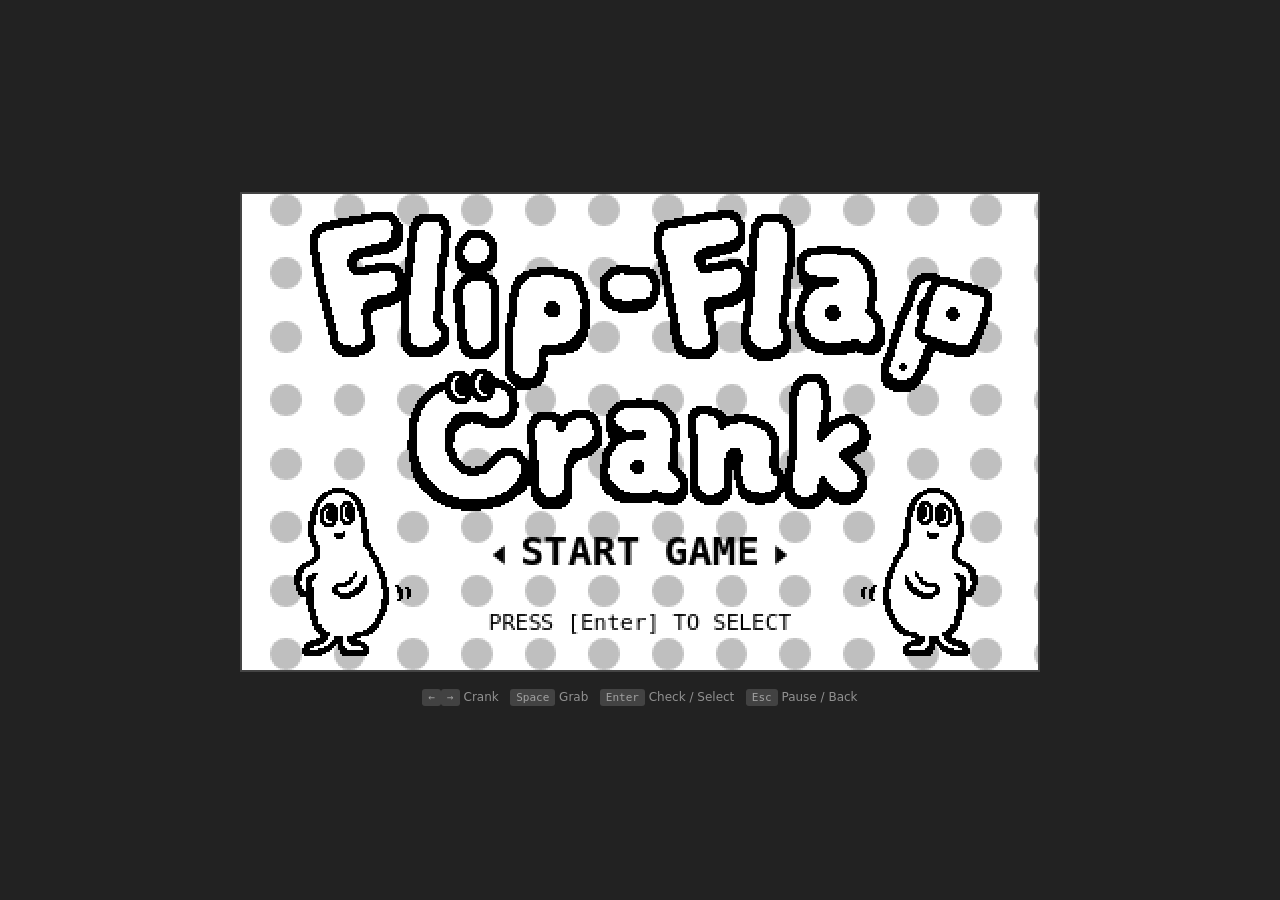
==== index.html @ bd2b2996 "完成版を参考に更新" ====
<!DOCTYPE html>
<html lang="ja">
<head>
    <meta charset="UTF-8">
    <meta name="viewport" content="width=device-width, initial-scale=1.0">
    <title>GuruPara! - Web Demo</title>
    <link rel="stylesheet" href="styles.css">
</head>
<body>
    <canvas id="game-canvas" width="400" height="240" tabindex="0"></canvas>

    <!-- Controls Help -->
    <div class="controls-info">
        <kbd>←</kbd><kbd>→</kbd> Crank &nbsp;
        <kbd>Space</kbd> Grab &nbsp;
        <kbd>Enter</kbd> Check / Select &nbsp;
        <kbd>Esc</kbd> Pause / Back
    </div>

    <script type="module" src="main.js?v=3"></script>
</body>
</html>
---- styles.css ----
* {
    margin: 0;
    padding: 0;
    box-sizing: border-box;
}

body {
    background: #222;
    display: flex;
    flex-direction: column;
    justify-content: center;
    align-items: center;
    min-height: 100vh;
    font-family: 'Segoe UI', system-ui, sans-serif;
}

#game-canvas {
    display: block;
    width: 800px;
    height: 480px;
    image-rendering: pixelated;
    image-rendering: crisp-edges;
    background: #fff;
    border: 2px solid #444;
}

/* Controls Info */
.controls-info {
    margin-top: 16px;
    color: rgba(255, 255, 255, 0.5);
    font-size: 12px;
    text-align: center;
    line-height: 1.6;
}

.controls-info kbd {
    background: rgba(255, 255, 255, 0.15);
    padding: 2px 6px;
    border-radius: 3px;
    font-family: monospace;
    font-size: 11px;
}
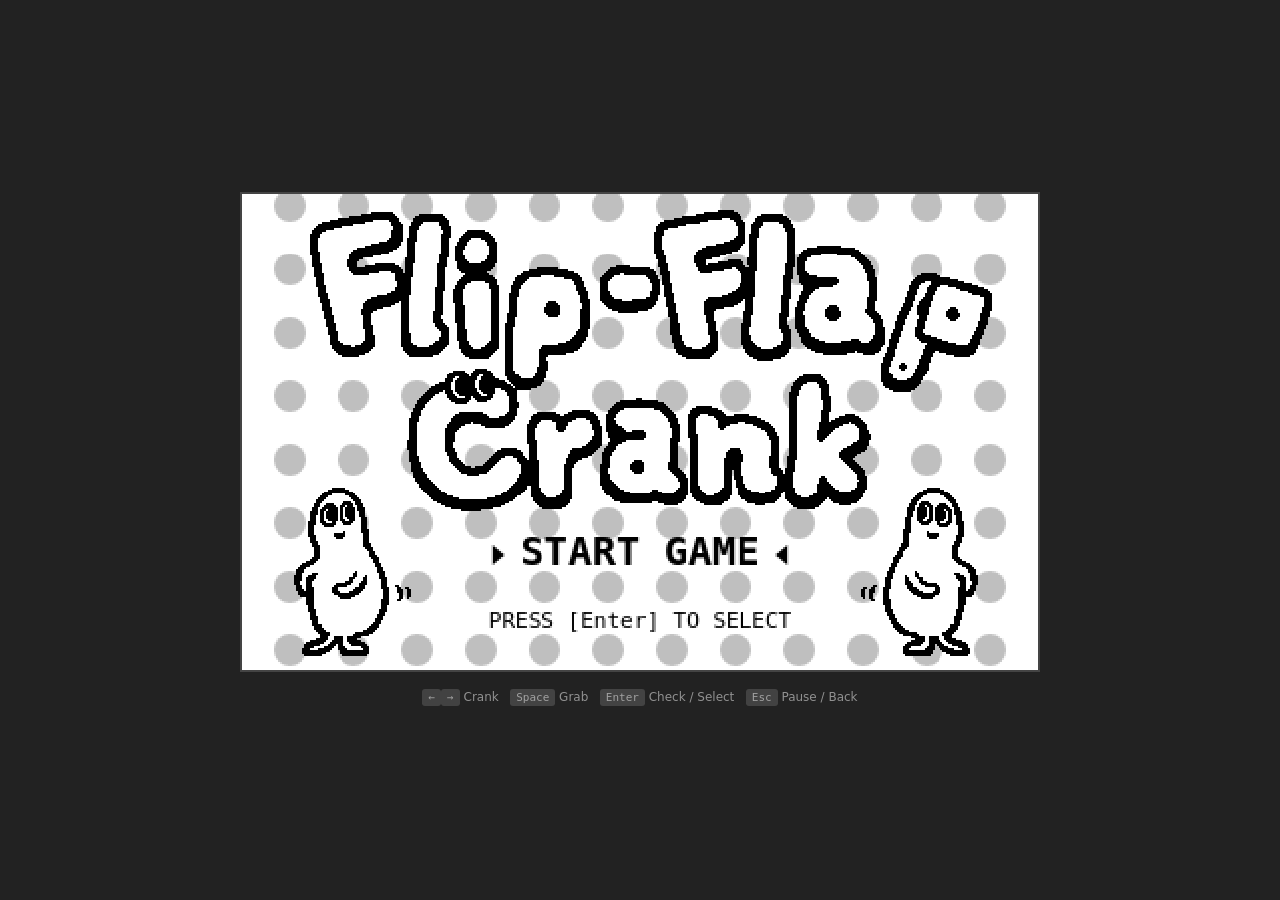
==== commit 2abb2137: "タイトルをデモ仕様に更新" ====
--- a/index.html
+++ b/index.html
@@ -3,7 +3,7 @@
 <head>
     <meta charset="UTF-8">
     <meta name="viewport" content="width=device-width, initial-scale=1.0">
-    <title>GuruPara! - Web Demo</title>
+    <title>Flip-Flap Crank Demo</title>
     <link rel="stylesheet" href="styles.css">
 </head>
 <body>
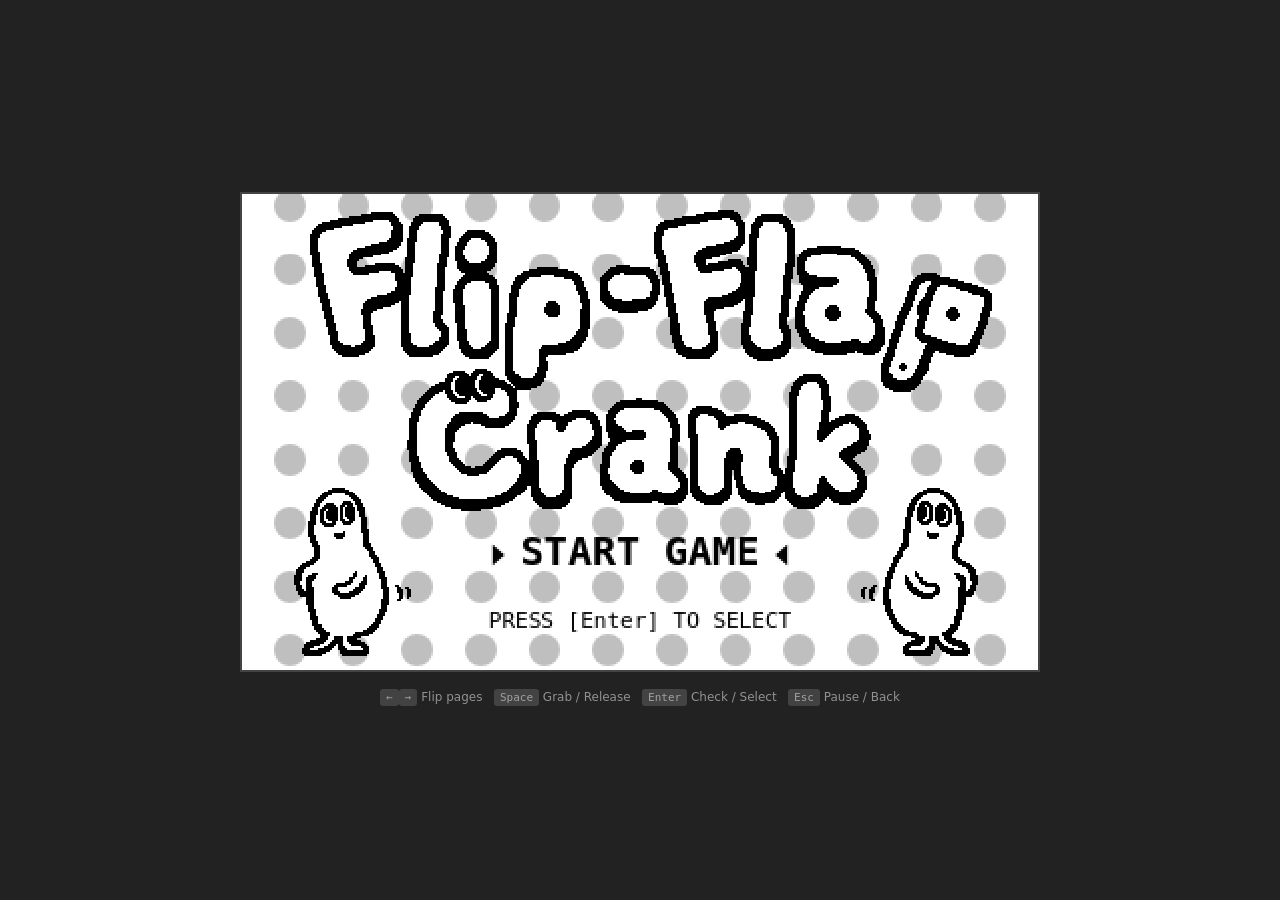
==== commit a5e120b6: "デモ仕様に合わせた全体構成の見直しと不要コードの削除" ====
--- a/index.html
+++ b/index.html
@@ -11,8 +11,8 @@
 
     <!-- Controls Help -->
     <div class="controls-info">
-        <kbd>←</kbd><kbd>→</kbd> Crank &nbsp;
-        <kbd>Space</kbd> Grab &nbsp;
+        <kbd>←</kbd><kbd>→</kbd> Flip pages &nbsp;
+        <kbd>Space</kbd> Grab / Release &nbsp;
         <kbd>Enter</kbd> Check / Select &nbsp;
         <kbd>Esc</kbd> Pause / Back
     </div>
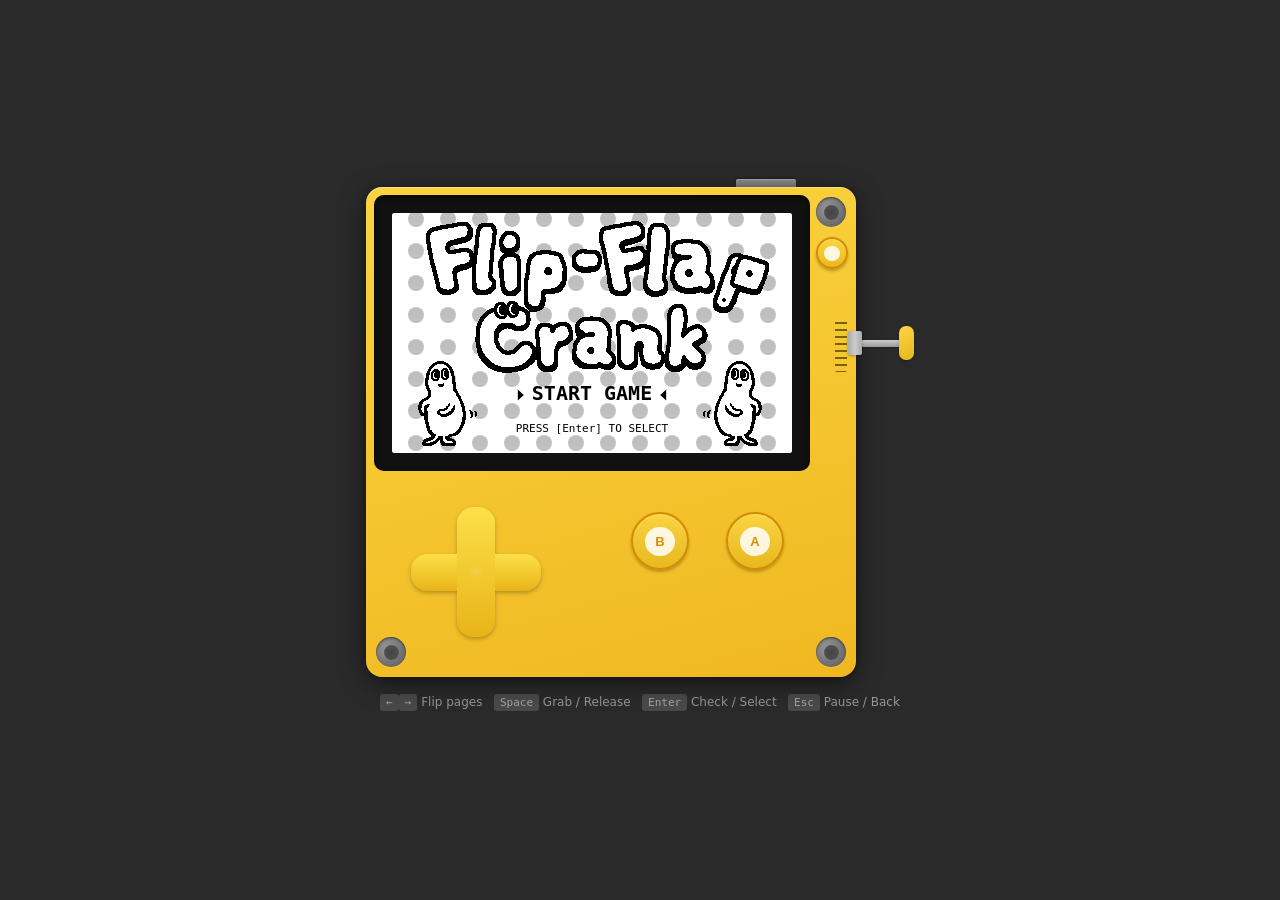
==== commit 9e1df43a: "デバイスのUIレイアウトを追加し、描画要素とスタイルを更新" ====
--- a/index.html
+++ b/index.html
@@ -7,7 +7,43 @@
     <link rel="stylesheet" href="styles.css">
 </head>
 <body>
-    <canvas id="game-canvas" width="400" height="240" tabindex="0"></canvas>
+    <div class="playdate-wrapper">
+        <div class="playdate-device">
+            <!-- Corner screws (左上はなし) -->
+            <div class="screw screw-tr"></div>
+            <div class="screw screw-bl"></div>
+            <div class="screw screw-br"></div>
+
+            <!-- Screen with black bezel -->
+            <div class="screen-bezel">
+                <canvas id="game-canvas" width="400" height="240" tabindex="0"></canvas>
+            </div>
+
+            <!-- Speaker grille -->
+            <div class="speaker"></div>
+
+            <!-- Menu button (画面右横) -->
+            <div class="menu-btn"></div>
+
+            <!-- Lock button (右上) -->
+            <div class="lock-btn"></div>
+
+            <!-- D-pad -->
+            <div class="dpad">
+                <div class="dpad-h"></div>
+                <div class="dpad-v"></div>
+            </div>
+
+            <!-- A / B Buttons -->
+            <div class="pd-btn btn-b"><span>B</span></div>
+            <div class="pd-btn btn-a"><span>A</span></div>
+
+            <!-- Crank -->
+            <div class="crank-base"></div>
+            <div class="crank-arm"></div>
+            <div class="crank-handle"></div>
+        </div>
+    </div>
 
     <!-- Controls Help -->
     <div class="controls-info">
--- a/styles.css
+++ b/styles.css
@@ -1,3 +1,41 @@
+/* ===== 調整パラメーター ===== */
+:root {
+    /* 画面に対する黄色マージン（左・上・右） */
+    --margin-left: 8px;
+    --margin-top: 8px;
+    --margin-right: 46px;   /* 右はスピーカー分やや広め */
+
+    /* 画面の黒枠（ベゼル）の幅 */
+    --bezel-width: 18px;
+
+    /* 四隅の穴（ネジ）の大きさ */
+    --screw-size: 30px;
+
+    /* メニューボタン（画面右横） */
+    --menu-btn-size: 32px;
+    --menu-btn-top: 50px;
+    --menu-btn-right: 8px;
+
+    /* ロックスイッチ（上面から突出する長方形） */
+    --lock-width: 60px;
+    --lock-height: 8px;
+    --lock-right: 60px;
+
+    /* 十字キー（D-pad） */
+    --dpad-size: 130px;        /* 全体サイズ */
+    --dpad-top: 320px;         /* 上位置 */
+    --dpad-left: 45px;         /* 左位置 */
+    --dpad-arm-width: 29%;     /* 腕の太さ（全体に対する%） */
+    --dpad-arm-radius: 16px;    /* 腕の角丸 */
+
+    /* A, B ボタン */
+    --ab-btn-size: 58px;
+    --btn-b-top: 325px;
+    --btn-b-left: 265px;
+    --btn-a-top: 325px;
+    --btn-a-left: 360px;
+}
+
 * {
     margin: 0;
     padding: 0;
@@ -5,26 +43,260 @@
 }
 
 body {
-    background: #222;
+    background: #2a2a2a;
     display: flex;
     flex-direction: column;
     justify-content: center;
     align-items: center;
     min-height: 100vh;
     font-family: 'Segoe UI', system-ui, sans-serif;
+    overflow-x: hidden;
+}
+
+/* ===== Playdate Wrapper (centers device + crank) ===== */
+.playdate-wrapper {
+    padding-right: 58px;
+}
+
+/* ===== Playdate Device Body ===== */
+.playdate-device {
+    position: relative;
+    width: calc(400 * 1px + var(--bezel-width) * 2 + var(--margin-left) + var(--margin-right));
+    height: 490px;
+    background: linear-gradient(165deg, #fad440 0%, #f0b820 100%);
+    border-radius: 16px;
+    box-shadow:
+        0 6px 24px rgba(0, 0, 0, 0.5),
+        0 1px 4px rgba(0, 0, 0, 0.3),
+        inset 0 1px 0 rgba(255, 255, 255, 0.3);
+    overflow: visible;
+}
+
+/* ===== Screen Bezel ===== */
+.screen-bezel {
+    position: absolute;
+    top: var(--margin-top);
+    left: var(--margin-left);
+    width: calc(400px + var(--bezel-width) * 2);
+    height: calc(240px + var(--bezel-width) * 2);
+    background: #111;
+    border-radius: 10px;
+    padding: var(--bezel-width);
+    box-shadow: inset 0 2px 6px rgba(0, 0, 0, 0.6);
 }
 
 #game-canvas {
     display: block;
-    width: 800px;
-    height: 480px;
+    width: 400px;
+    height: 240px;
     image-rendering: pixelated;
     image-rendering: crisp-edges;
     background: #fff;
-    border: 2px solid #444;
-}
-
-/* Controls Info */
+    border-radius: 3px;
+}
+
+/* ===== Corner Screws (Phillips head) ===== */
+.screw {
+    position: absolute;
+    width: var(--screw-size);
+    height: var(--screw-size);
+    border-radius: 50%;
+    background: radial-gradient(circle at 38% 38%, #999, #555);
+    box-shadow:
+        inset 0 1px 2px rgba(0, 0, 0, 0.5),
+        0 1px 1px rgba(255, 255, 255, 0.15);
+    z-index: 10;
+}
+/* 内側の暗い円 */
+.screw::after {
+    content: '';
+    position: absolute;
+    width: 50%;
+    height: 50%;
+    top: 25%;
+    left: 25%;
+    border-radius: 50%;
+    background: radial-gradient(circle, #444, #555);
+}
+.screw-tl { top: 10px; left: 10px; }
+.screw-tr { top: 10px; right: 10px; }
+.screw-bl { bottom: 10px; left: 10px; }
+.screw-br { bottom: 10px; right: 10px; }
+
+/* ===== Speaker Grille ===== */
+.speaker {
+    position: absolute;
+    top: 130px;
+    right: 9px;
+    width: 12px;
+    height: 55px;
+    background: repeating-linear-gradient(
+        to bottom,
+        transparent 0px,
+        transparent 5px,
+        #7a6200 5px,
+        #7a6200 7px
+    );
+    border-radius: 2px;
+}
+
+/* ===== Menu Button（画面右横） ===== */
+.menu-btn {
+    position: absolute;
+    top: var(--menu-btn-top);
+    right: var(--menu-btn-right);
+    width: var(--menu-btn-size);
+    height: var(--menu-btn-size);
+    border-radius: 50%;
+    background: linear-gradient(to bottom, #fad440, #e8b820);
+    border: 2px solid #d48c00;
+    box-shadow:
+        0 2px 3px rgba(0, 0, 0, 0.25),
+        inset 0 1px 1px rgba(255, 255, 255, 0.25);
+}
+.menu-btn::after {
+    content: '';
+    position: absolute;
+    width: 55%;
+    height: 55%;
+    top: 22.5%;
+    left: 22.5%;
+    border-radius: 50%;
+    background: rgba(255, 255, 255, 0.85);
+}
+
+/* ===== Lock Switch（上面から突出する長方形スイッチ） ===== */
+.lock-btn {
+    position: absolute;
+    top: calc(-1 * var(--lock-height));
+    right: var(--lock-right);
+    width: var(--lock-width);
+    height: var(--lock-height);
+    border-radius: 2px 2px 0 0;
+    background: linear-gradient(to bottom, #888, #666);
+    box-shadow:
+        0 -1px 2px rgba(0, 0, 0, 0.3),
+        inset 0 1px 0 rgba(255, 255, 255, 0.2);
+}
+
+/* ===== D-pad ===== */
+.dpad {
+    position: absolute;
+    top: var(--dpad-top);
+    left: var(--dpad-left);
+    width: var(--dpad-size);
+    height: var(--dpad-size);
+    filter: drop-shadow(0 2px 2px rgba(0, 0, 0, 0.25));
+}
+.dpad-h,
+.dpad-v {
+    position: absolute;
+    background: linear-gradient(to bottom, #fce048, #e8b418);
+    border-radius: var(--dpad-arm-radius);
+}
+.dpad-h {
+    width: 100%;
+    height: var(--dpad-arm-width);
+    top: calc((100% - var(--dpad-arm-width)) / 2);
+    left: 0;
+}
+.dpad-v {
+    width: var(--dpad-arm-width);
+    height: 100%;
+    top: 0;
+    left: calc((100% - var(--dpad-arm-width)) / 2);
+}
+/* Center circle */
+.dpad::after {
+    content: '';
+    position: absolute;
+    top: 50%;
+    left: 50%;
+    width: 14px;
+    height: 14px;
+    border-radius: 50%;
+    transform: translate(-50%, -50%);
+    background: radial-gradient(circle, rgba(255, 255, 255, 0.12) 0%, transparent 70%);
+    z-index: 2;
+}
+
+/* ===== A / B Buttons ===== */
+.pd-btn {
+    position: absolute;
+    width: var(--ab-btn-size);
+    height: var(--ab-btn-size);
+    border-radius: 50%;
+    background: linear-gradient(to bottom, #fad440, #e8b820);
+    border: 2px solid #d48c00;
+    display: flex;
+    align-items: center;
+    justify-content: center;
+    box-shadow:
+        0 2px 3px rgba(0, 0, 0, 0.25),
+        inset 0 1px 1px rgba(255, 255, 255, 0.25);
+    z-index: 1;
+}
+/* ボタン中央の白い丸 + 黄色文字 */
+.pd-btn span {
+    display: flex;
+    align-items: center;
+    justify-content: center;
+    width: 55%;
+    height: 55%;
+    border-radius: 50%;
+    background: rgba(255, 255, 255, 0.85);
+    font-family: Arial, Helvetica, sans-serif;
+    font-size: 13px;
+    font-weight: bold;
+    color: #d49000;
+    pointer-events: none;
+    user-select: none;
+}
+.btn-b {
+    top: var(--btn-b-top);
+    left: var(--btn-b-left);
+}
+.btn-a {
+    top: var(--btn-a-top);
+    left: var(--btn-a-left);
+}
+
+/* ===== Crank Assembly ===== */
+.crank-base {
+    position: absolute;
+    top: 144px;
+    right: -6px;
+    width: 14px;
+    height: 24px;
+    background: linear-gradient(to right, #aaa, #ccc, #aaa);
+    border-radius: 2px;
+    box-shadow: 0 1px 3px rgba(0, 0, 0, 0.3);
+    z-index: 5;
+}
+.crank-arm {
+    position: absolute;
+    top: 153px;
+    right: -44px;
+    width: 38px;
+    height: 7px;
+    background: linear-gradient(to bottom, #ccc, #999);
+    border-radius: 1px;
+    box-shadow: 0 1px 2px rgba(0, 0, 0, 0.2);
+    z-index: 4;
+}
+.crank-handle {
+    position: absolute;
+    top: 139px;
+    right: -58px;
+    width: 15px;
+    height: 34px;
+    background: linear-gradient(165deg, #fad440, #e8b820);
+    border-radius: 7px;
+    box-shadow: 0 1px 3px rgba(0, 0, 0, 0.3);
+    z-index: 4;
+}
+
+/* ===== Controls Help ===== */
 .controls-info {
     margin-top: 16px;
     color: rgba(255, 255, 255, 0.5);
@@ -32,7 +304,6 @@
     text-align: center;
     line-height: 1.6;
 }
-
 .controls-info kbd {
     background: rgba(255, 255, 255, 0.15);
     padding: 2px 6px;
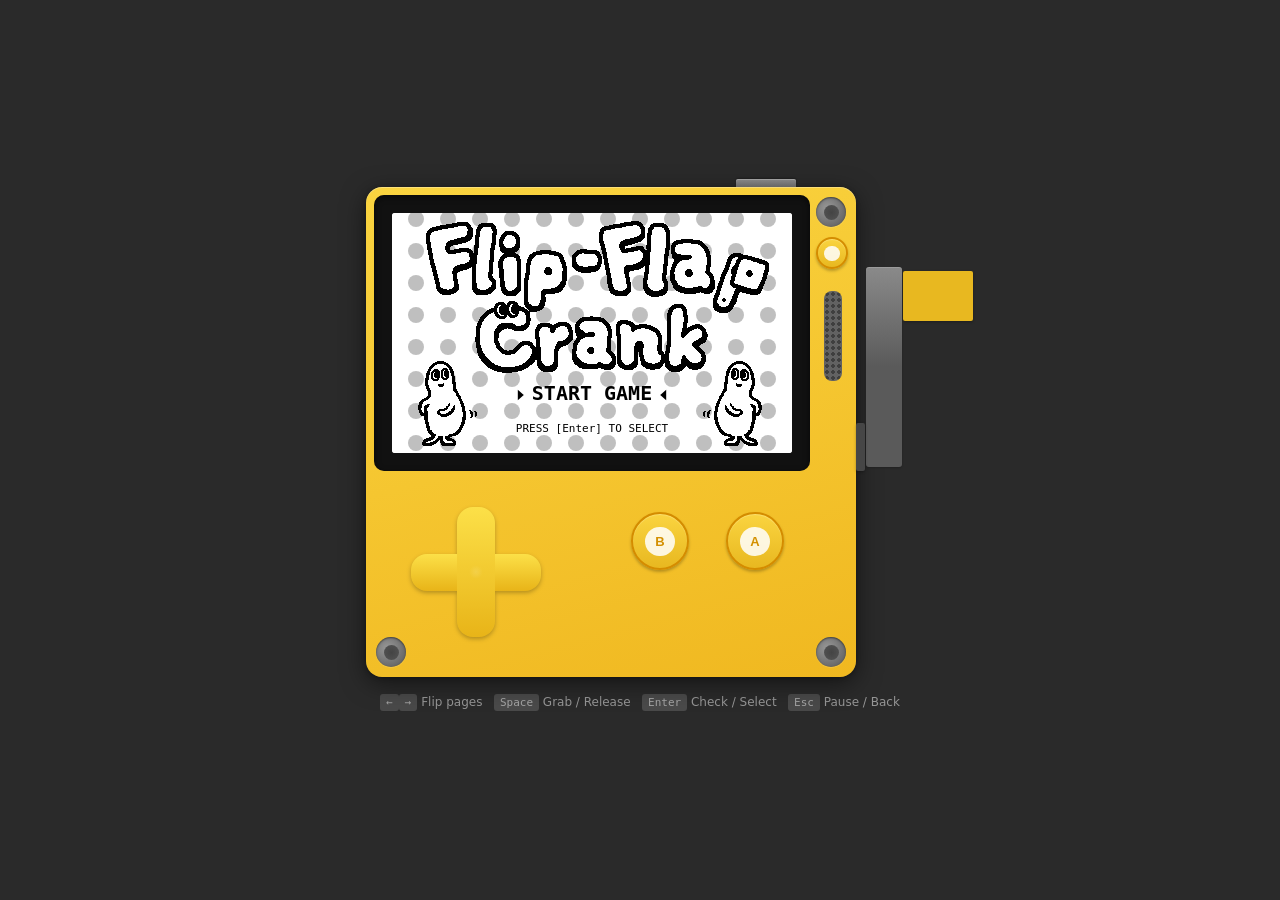
==== commit df3834f8: "クランクのスタイルと構造を更新、回転グループと関連要素を変数化" ====
--- a/index.html
+++ b/index.html
@@ -40,8 +40,10 @@
 
             <!-- Crank -->
             <div class="crank-base"></div>
-            <div class="crank-arm"></div>
-            <div class="crank-handle"></div>
+            <div class="crank-rotator">
+                <div class="crank-handle"></div>
+                <div class="crank-arm"></div>
+            </div>
         </div>
     </div>
 
--- a/styles.css
+++ b/styles.css
@@ -11,6 +11,17 @@
     /* 四隅の穴（ネジ）の大きさ */
     --screw-size: 30px;
 
+    /* スピーカー */
+    --speaker-width: 18px;
+    --speaker-height: 90px;
+    --speaker-top: 104px;
+    --speaker-right: 14px;
+    --speaker-radius: 8px;
+    --speaker-dot-size: 4px;     /* 穴の大きさ */
+    --speaker-dot-gap: 6px;      /* 穴の間隔（中心から中心） */
+    --speaker-dot-color: #3f3f3f;
+    --speaker-bg-color: #626262;     /* 背景色 */
+
     /* メニューボタン（画面右横） */
     --menu-btn-size: 32px;
     --menu-btn-top: 50px;
@@ -34,6 +45,30 @@
     --btn-b-left: 265px;
     --btn-a-top: 325px;
     --btn-a-left: 360px;
+
+    /* クランク */
+    --crank-pivot-y: 260px;            /* ピボット（回転中心）のY位置 */
+    --crank-pivot-offset: -6px;         /* ピボットのデバイス右端からの距離 */
+    --crank-base-width: 9px;          /* ヒンジ台座の幅 */
+    --crank-base-height: 48px;         /* ヒンジ台座の高さ */
+    --crank-base-offset: -9px;         /* ヒンジ台座の右位置（負=はみ出し） */
+    --crank-arm-length: 36px;          /* アームの長さ（横方向） */
+    --crank-arm-height: 200px;          /* アームの高さ（縦長の長方形） */
+    --crank-handle-width: 70px;        /* ハンドルの幅 */
+    --crank-handle-height: 50px;       /* ハンドルの高さ */
+    --crank-handle-radius: 2px;       /* ハンドルの角丸 */
+    --crank-base-color: #464646;          /* ヒンジ台座の色 */
+    --crank-arm-color-top: #8a8a8a;       /* アームのグラデーション上端 */
+    --crank-arm-color-mid: #5a5a5a;       /* アームのグラデーション中間 */
+    --crank-arm-color-bottom: #5a5a5a;    /* アームのグラデーション下端 */
+    --crank-handle-color: #e8b820;     /* ハンドルの色 */
+    --crank-handle-offset-x: 53px;      /* ハンドルのX方向オフセット（正=右） */
+    --crank-handle-offset-y: 74px;      /* ハンドルのY方向オフセット（正=下） */
+    --crank-arm-offset-x: -1px;         /* アームのX方向オフセット（正=右） */
+    --crank-arm-offset-y: 20px;         /* アームのY方向オフセット（正=下） */
+    --crank-adjust-x: 0px;             /* 回転グループのX微調整（正=右） */
+    --crank-adjust-y: 0px;             /* 回転グループのY微調整（正=下） */
+    --crank-rotation: 0deg;            /* X軸回転角度（0=正面、90=奥向き、180=裏、270=手前） */
 }
 
 * {
@@ -126,18 +161,20 @@
 /* ===== Speaker Grille ===== */
 .speaker {
     position: absolute;
-    top: 130px;
-    right: 9px;
-    width: 12px;
-    height: 55px;
-    background: repeating-linear-gradient(
-        to bottom,
-        transparent 0px,
-        transparent 5px,
-        #7a6200 5px,
-        #7a6200 7px
-    );
-    border-radius: 2px;
+    top: var(--speaker-top);
+    right: var(--speaker-right);
+    width: var(--speaker-width);
+    height: var(--speaker-height);
+    border-radius: var(--speaker-radius);
+    background-color: var(--speaker-bg-color);
+    background-image:
+        radial-gradient(
+            circle,
+            var(--speaker-dot-color) calc(var(--speaker-dot-size) / 2),
+            transparent calc(var(--speaker-dot-size) / 2)
+        );
+    background-size: var(--speaker-dot-gap) var(--speaker-dot-gap);
+    background-position: center center;
 }
 
 /* ===== Menu Button（画面右横） ===== */
@@ -262,38 +299,60 @@
 }
 
 /* ===== Crank Assembly ===== */
+/* ヒンジ台座（固定） */
 .crank-base {
     position: absolute;
-    top: 144px;
-    right: -6px;
-    width: 14px;
-    height: 24px;
-    background: linear-gradient(to right, #aaa, #ccc, #aaa);
+    top: calc(var(--crank-pivot-y) - var(--crank-base-height) / 2);
+    right: var(--crank-base-offset);
+    width: var(--crank-base-width);
+    height: var(--crank-base-height);
+    background: var(--crank-base-color);
     border-radius: 2px;
     box-shadow: 0 1px 3px rgba(0, 0, 0, 0.3);
     z-index: 5;
 }
+/* 回転グループ — X軸回転、ピボットはアーム下端（ヒンジ接合部） */
+/*
+    構造（上から下）:
+    [ハンドル] ← アーム上端
+    [アーム  ] ← 縦長の長方形
+    [ヒンジ  ] ← アーム下端 = ピボット（回転中心）
+*/
+.crank-rotator {
+    position: absolute;
+    top: calc(var(--crank-pivot-y) + var(--crank-adjust-y));
+    left: calc(100% + var(--crank-pivot-offset) + var(--crank-adjust-x));
+    display: flex;
+    flex-direction: column;
+    align-items: center;
+    transform: translateY(-100%) perspective(300px) rotateX(var(--crank-rotation));
+    transform-origin: center bottom;
+    z-index: 4;
+}
+/* ハンドル（アームの上端） */
+.crank-handle {
+    width: var(--crank-handle-width);
+    height: var(--crank-handle-height);
+    background: var(--crank-handle-color);
+    border-radius: var(--crank-handle-radius);
+    box-shadow: 0 1px 3px rgba(0, 0, 0, 0.3);
+    transform: translate(var(--crank-handle-offset-x), var(--crank-handle-offset-y));
+}
+/* アーム（縦長の長方形、下端がヒンジに接続） */
 .crank-arm {
-    position: absolute;
-    top: 153px;
-    right: -44px;
-    width: 38px;
-    height: 7px;
-    background: linear-gradient(to bottom, #ccc, #999);
-    border-radius: 1px;
-    box-shadow: 0 1px 2px rgba(0, 0, 0, 0.2);
-    z-index: 4;
-}
-.crank-handle {
-    position: absolute;
-    top: 139px;
-    right: -58px;
-    width: 15px;
-    height: 34px;
-    background: linear-gradient(165deg, #fad440, #e8b820);
-    border-radius: 7px;
-    box-shadow: 0 1px 3px rgba(0, 0, 0, 0.3);
-    z-index: 4;
+    width: var(--crank-arm-length);
+    height: var(--crank-arm-height);
+    background: linear-gradient(
+        to bottom,
+        var(--crank-arm-color-top),
+        var(--crank-arm-color-mid),
+        var(--crank-arm-color-bottom)
+    );
+    border-radius: 3px;
+    box-shadow:
+        0 1px 2px rgba(0, 0, 0, 0.2),
+        inset 0 1px 0 rgba(255, 255, 255, 0.15);
+    transform: translate(var(--crank-arm-offset-x), var(--crank-arm-offset-y));
 }
 
 /* ===== Controls Help ===== */
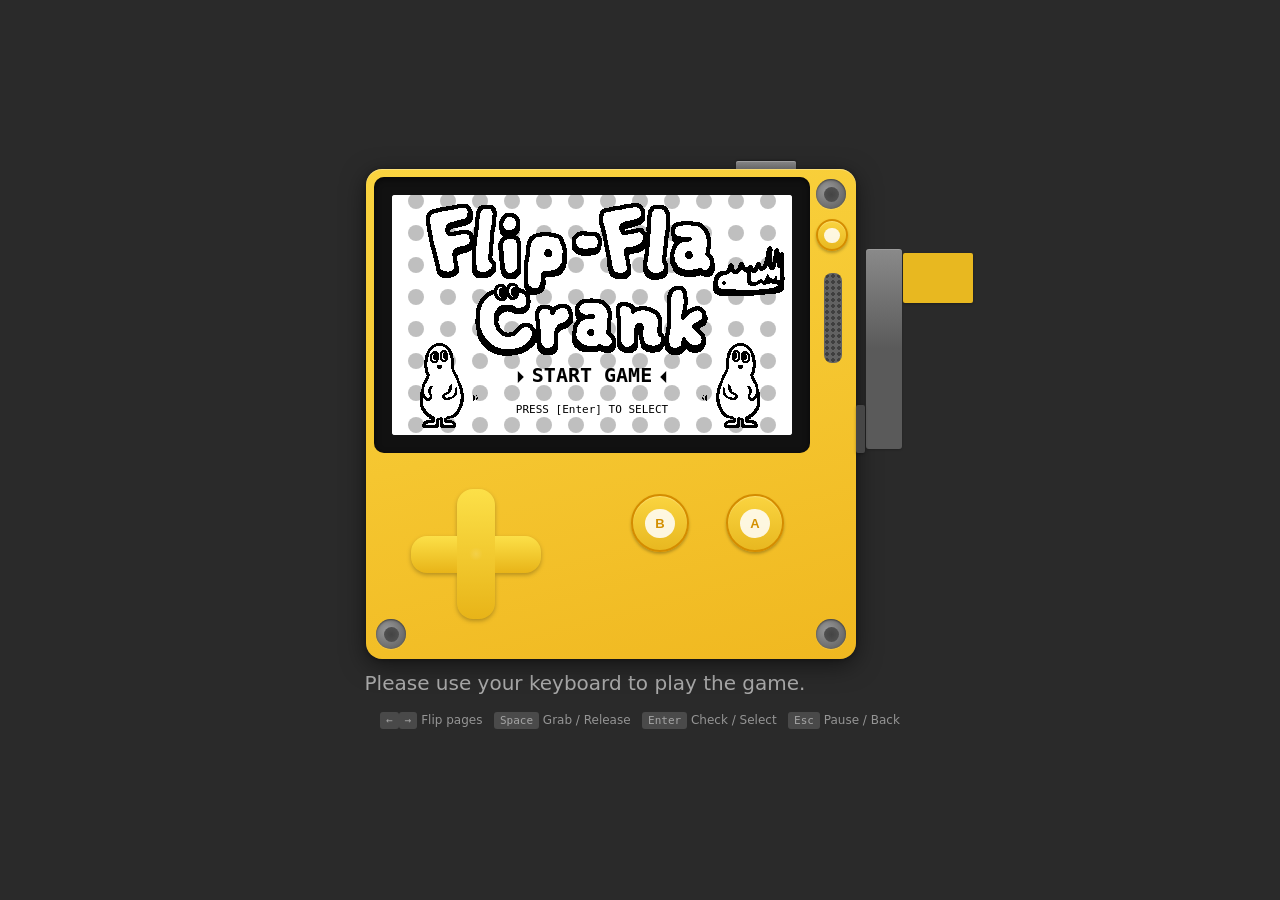
==== commit 63db0c5e: "キーボードリマインダーの追加とクランクアニメーションの改良" ====
--- a/index.html
+++ b/index.html
@@ -41,10 +41,17 @@
             <!-- Crank -->
             <div class="crank-base"></div>
             <div class="crank-rotator">
-                <div class="crank-handle"></div>
-                <div class="crank-arm"></div>
+                <div class="crank-flipper">
+                    <div class="crank-handle"></div>
+                    <div class="crank-arm"></div>
+                </div>
             </div>
         </div>
+    </div>
+
+    <!-- Keyboard reminder -->
+    <div class="keyboard-reminder" id="keyboard-reminder">
+        Please use your keyboard to play the game.
     </div>
 
     <!-- Controls Help -->
@@ -55,6 +62,28 @@
         <kbd>Esc</kbd> Pause / Back
     </div>
 
+    <script>
+        // Flash keyboard reminder when decorative buttons are clicked
+        document.querySelectorAll('.dpad, .pd-btn, .menu-btn').forEach(el => {
+            el.addEventListener('click', () => {
+                const reminder = document.getElementById('keyboard-reminder');
+                reminder.classList.remove('flash');
+                void reminder.offsetWidth;
+                reminder.classList.add('flash');
+            });
+        });
+
+        // Crank spin animation on left/right key press
+        let crankFlipped = false;
+        document.addEventListener('keydown', (e) => {
+            if (e.key === 'ArrowLeft' || e.key === 'ArrowRight') {
+                crankFlipped = !crankFlipped;
+                document.querySelector('.crank-flipper')
+                    .style.setProperty('--crank-flip', crankFlipped ? '-1' : '1');
+            }
+        });
+    </script>
+
     <script type="module" src="main.js?v=3"></script>
 </body>
 </html>
--- a/styles.css
+++ b/styles.css
@@ -322,12 +322,18 @@
     position: absolute;
     top: calc(var(--crank-pivot-y) + var(--crank-adjust-y));
     left: calc(100% + var(--crank-pivot-offset) + var(--crank-adjust-x));
+    transform: translateY(-100%) perspective(300px) rotateX(var(--crank-rotation));
+    transform-origin: center bottom;
+    z-index: 4;
+}
+/* フリップアニメーション（位置決めとは分離） */
+.crank-flipper {
     display: flex;
     flex-direction: column;
     align-items: center;
-    transform: translateY(-100%) perspective(300px) rotateX(var(--crank-rotation));
+    transform: scaleY(var(--crank-flip, 1));
     transform-origin: center bottom;
-    z-index: 4;
+    transition: transform 0.15s ease-in-out;
 }
 /* ハンドル（アームの上端） */
 .crank-handle {
@@ -355,6 +361,29 @@
     transform: translate(var(--crank-arm-offset-x), var(--crank-arm-offset-y));
 }
 
+/* ===== Keyboard Reminder ===== */
+.keyboard-reminder {
+    margin-top: 12px;
+    margin-right: 110px;
+    color: rgba(255, 255, 255, 0.6);
+    font-size: 20px;
+    text-align: center;
+    transition: color 0.3s, transform 0.3s;
+}
+.keyboard-reminder.flash {
+    animation: reminder-flash 1.2s ease-out;
+}
+@keyframes reminder-flash {
+    0%   { color: #f5c524; transform: scale(1.15); }
+    30%  { color: #f5c524; transform: scale(1.15); }
+    100% { color: rgba(255, 255, 255, 0.6); transform: scale(1); }
+}
+
+/* ===== Decorative buttons cursor ===== */
+.dpad, .pd-btn, .menu-btn {
+    cursor: pointer;
+}
+
 /* ===== Controls Help ===== */
 .controls-info {
     margin-top: 16px;
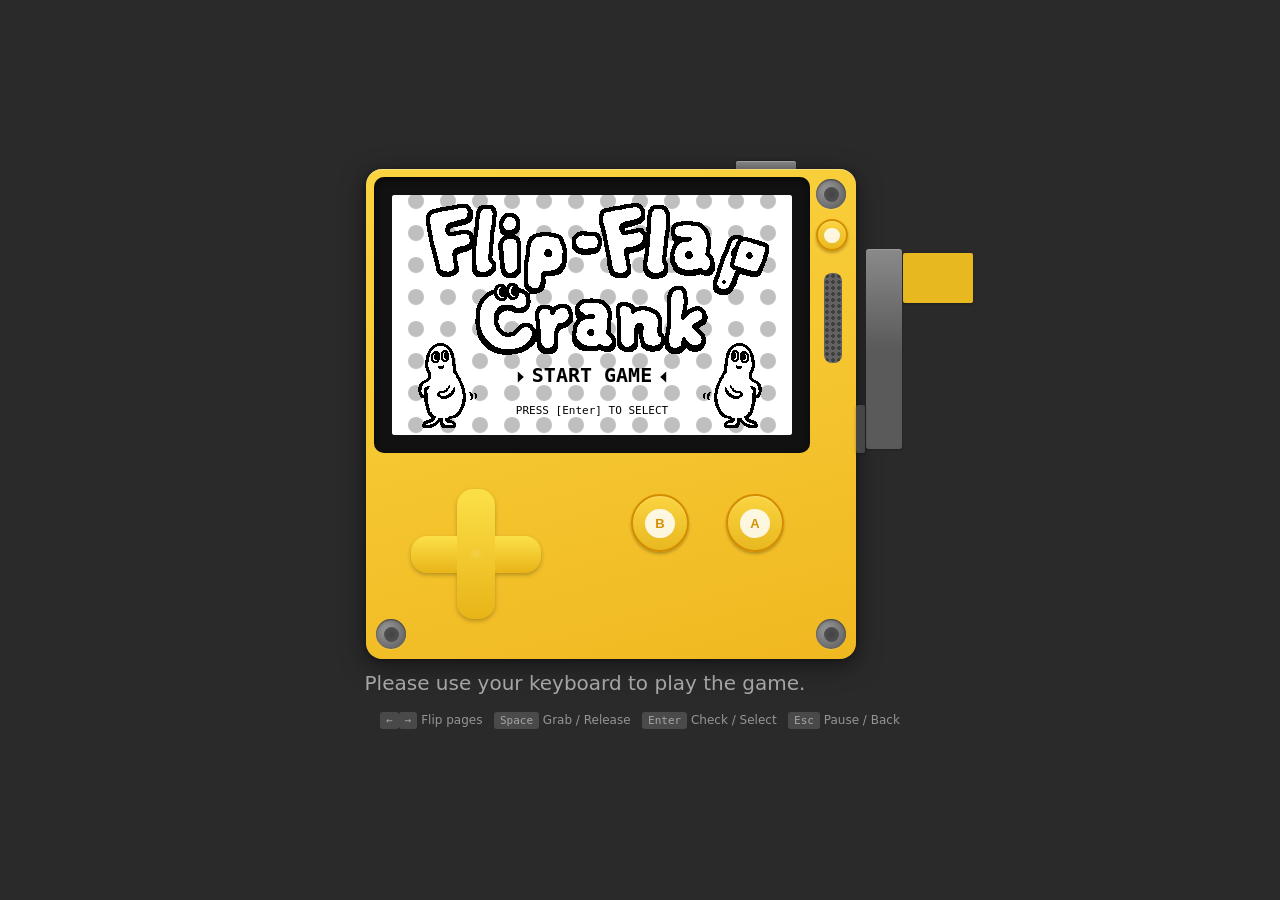
==== commit 2c9f0330: "スタイルの変数化、アクセシビリティ属性の追加、およびアニメーションの調整" ====
--- a/index.html
+++ b/index.html
@@ -23,20 +23,20 @@
             <div class="speaker"></div>
 
             <!-- Menu button (画面右横) -->
-            <div class="menu-btn"></div>
+            <div class="menu-btn" role="button" tabindex="-1" aria-label="Menu button (decorative)"></div>
 
             <!-- Lock button (右上) -->
             <div class="lock-btn"></div>
 
             <!-- D-pad -->
-            <div class="dpad">
+            <div class="dpad" role="button" tabindex="-1" aria-label="D-pad (decorative)">
                 <div class="dpad-h"></div>
                 <div class="dpad-v"></div>
             </div>
 
             <!-- A / B Buttons -->
-            <div class="pd-btn btn-b"><span>B</span></div>
-            <div class="pd-btn btn-a"><span>A</span></div>
+            <div class="pd-btn btn-b" role="button" tabindex="-1" aria-label="B button (decorative)"><span>B</span></div>
+            <div class="pd-btn btn-a" role="button" tabindex="-1" aria-label="A button (decorative)"><span>A</span></div>
 
             <!-- Crank -->
             <div class="crank-base"></div>
@@ -50,7 +50,7 @@
     </div>
 
     <!-- Keyboard reminder -->
-    <div class="keyboard-reminder" id="keyboard-reminder">
+    <div class="keyboard-reminder" id="keyboard-reminder" lang="en">
         Please use your keyboard to play the game.
     </div>
 
--- a/styles.css
+++ b/styles.css
@@ -45,6 +45,12 @@
     --btn-b-left: 265px;
     --btn-a-top: 325px;
     --btn-a-left: 360px;
+
+    /* Playdate Wrapper */
+    --wrapper-padding-right: 58px;   /* クランク分の余白 */
+
+    /* キーボードリマインダー */
+    --reminder-margin-right: 110px;  /* デバイスに対する右方向オフセット */
 
     /* クランク */
     --crank-pivot-y: 260px;            /* ピボット（回転中心）のY位置 */
@@ -90,7 +96,7 @@
 
 /* ===== Playdate Wrapper (centers device + crank) ===== */
 .playdate-wrapper {
-    padding-right: 58px;
+    padding-right: var(--wrapper-padding-right);
 }
 
 /* ===== Playdate Device Body ===== */
@@ -153,7 +159,6 @@
     border-radius: 50%;
     background: radial-gradient(circle, #444, #555);
 }
-.screw-tl { top: 10px; left: 10px; }
 .screw-tr { top: 10px; right: 10px; }
 .screw-bl { bottom: 10px; left: 10px; }
 .screw-br { bottom: 10px; right: 10px; }
@@ -364,7 +369,7 @@
 /* ===== Keyboard Reminder ===== */
 .keyboard-reminder {
     margin-top: 12px;
-    margin-right: 110px;
+    margin-right: var(--reminder-margin-right);
     color: rgba(255, 255, 255, 0.6);
     font-size: 20px;
     text-align: center;
@@ -377,6 +382,15 @@
     0%   { color: #f5c524; transform: scale(1.15); }
     30%  { color: #f5c524; transform: scale(1.15); }
     100% { color: rgba(255, 255, 255, 0.6); transform: scale(1); }
+}
+
+@media (prefers-reduced-motion: reduce) {
+    .keyboard-reminder.flash {
+        animation: none;
+    }
+    .crank-flipper {
+        transition: none;
+    }
 }
 
 /* ===== Decorative buttons cursor ===== */
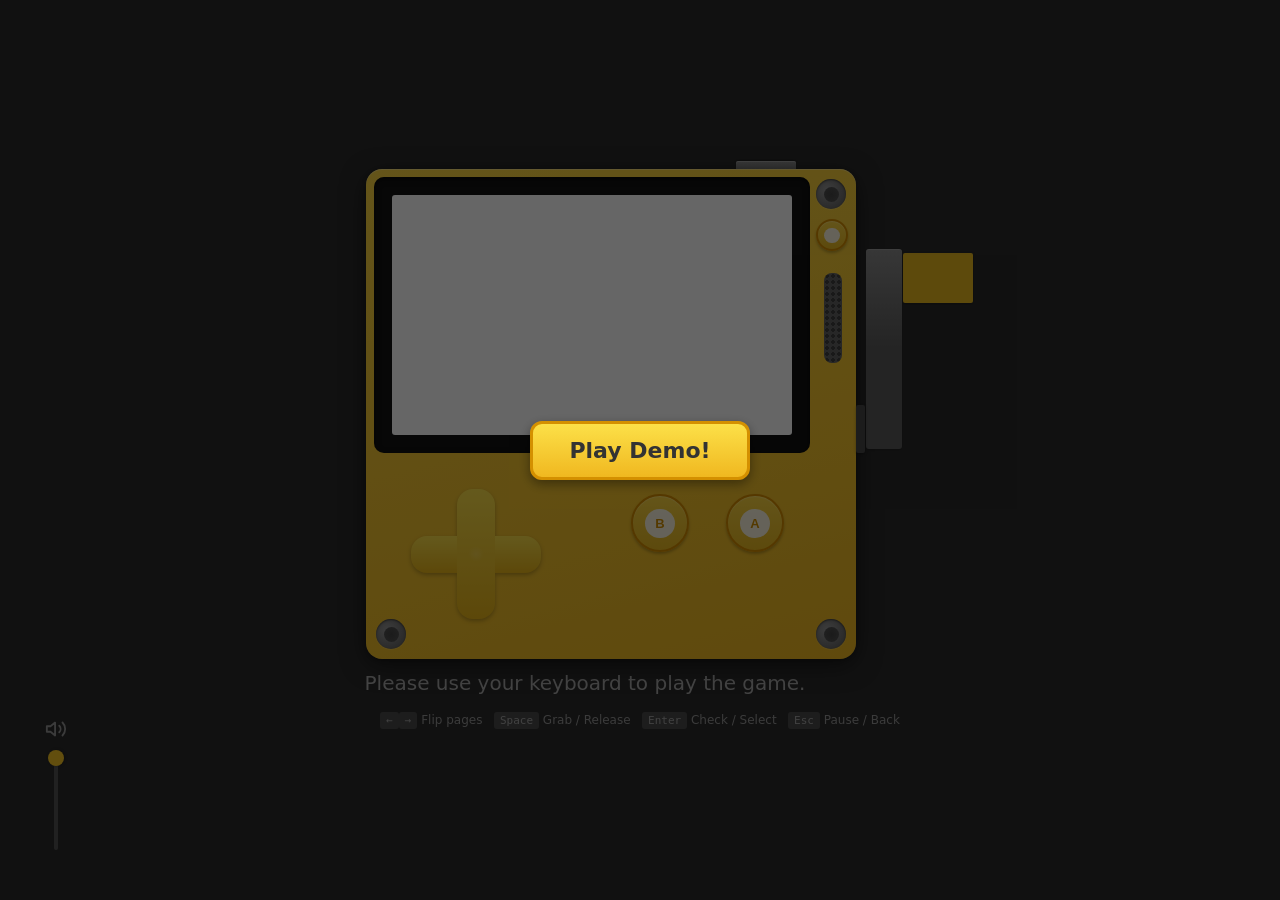
==== commit 1ee9a156: "Add start overlay with asset preload and audio control features" ====
--- a/index.html
+++ b/index.html
@@ -7,6 +7,11 @@
     <link rel="stylesheet" href="styles.css">
 </head>
 <body>
+    <!-- Start Overlay -->
+    <div class="start-overlay" id="start-overlay">
+        <button class="start-btn" id="start-btn" type="button" disabled>Loading...</button>
+    </div>
+
     <div class="playdate-wrapper">
         <div class="playdate-device">
             <!-- Corner screws (左上はなし) -->
@@ -47,6 +52,25 @@
                 </div>
             </div>
         </div>
+
+    </div>
+
+    <!-- Audio Controls (bottom-left corner) -->
+    <div class="audio-controls" id="audio-controls">
+        <button class="audio-mute-btn" id="audio-mute-btn" type="button" aria-label="Mute/Unmute">
+            <svg class="audio-icon audio-icon-on" viewBox="0 0 24 24" width="22" height="22" fill="none" stroke="currentColor" stroke-width="2" stroke-linecap="round" stroke-linejoin="round">
+                <path d="M11 5L6 9H2v6h4l5 4V5z"/>
+                <path d="M15.54 8.46a5 5 0 0 1 0 7.07"/>
+                <path d="M19.07 4.93a10 10 0 0 1 0 14.14"/>
+            </svg>
+            <svg class="audio-icon audio-icon-off" viewBox="0 0 24 24" width="22" height="22" fill="none" stroke="currentColor" stroke-width="2" stroke-linecap="round" stroke-linejoin="round" style="display:none">
+                <path d="M11 5L6 9H2v6h4l5 4V5z"/>
+                <line x1="23" y1="9" x2="17" y2="15"/>
+                <line x1="17" y1="9" x2="23" y2="15"/>
+            </svg>
+        </button>
+        <input type="range" class="audio-slider" id="audio-slider"
+               min="0" max="100" value="100" aria-label="Volume">
     </div>
 
     <!-- Keyboard reminder -->
--- a/styles.css
+++ b/styles.css
@@ -94,6 +94,49 @@
     overflow-x: hidden;
 }
 
+/* ===== Start Overlay ===== */
+.start-overlay {
+    position: fixed;
+    inset: 0;
+    background: rgba(0, 0, 0, 0.6);
+    display: flex;
+    align-items: center;
+    justify-content: center;
+    z-index: 200;
+}
+.start-overlay.fade-out {
+    animation: overlay-fade-out 0.5s ease-out forwards;
+}
+@keyframes overlay-fade-out {
+    to { opacity: 0; }
+}
+
+.start-btn {
+    font-family: 'Segoe UI', system-ui, sans-serif;
+    font-size: 22px;
+    font-weight: bold;
+    color: #333;
+    background: linear-gradient(to bottom, #fce048, #f0b820);
+    border: 3px solid #d49000;
+    border-radius: 12px;
+    padding: 14px 36px;
+    cursor: pointer;
+    box-shadow: 0 4px 12px rgba(0, 0, 0, 0.4);
+    transition: transform 0.15s, box-shadow 0.15s;
+}
+.start-btn:hover:not(:disabled) {
+    transform: scale(1.05);
+    box-shadow: 0 6px 18px rgba(0, 0, 0, 0.5);
+}
+.start-btn:active:not(:disabled) {
+    transform: scale(0.97);
+    box-shadow: 0 2px 6px rgba(0, 0, 0, 0.4);
+}
+.start-btn:disabled {
+    opacity: 0.6;
+    cursor: wait;
+}
+
 /* ===== Playdate Wrapper (centers device + crank) ===== */
 .playdate-wrapper {
     padding-right: var(--wrapper-padding-right);
@@ -254,8 +297,8 @@
     position: absolute;
     top: 50%;
     left: 50%;
-    width: 14px;
-    height: 14px;
+    width: 16px;
+    height: 16px;
     border-radius: 50%;
     transform: translate(-50%, -50%);
     background: radial-gradient(circle, rgba(255, 255, 255, 0.12) 0%, transparent 70%);
@@ -366,6 +409,75 @@
     transform: translate(var(--crank-arm-offset-x), var(--crank-arm-offset-y));
 }
 
+/* ===== Audio Controls (bottom-left, vertical) ===== */
+.audio-controls {
+    position: fixed;
+    left: 6px;
+    bottom: 50px;
+    display: flex;
+    flex-direction: column;
+    align-items: center;
+    gap: 6px;
+    z-index: 100;
+}
+
+.audio-mute-btn {
+    background: none;
+    border: none;
+    color: rgba(255, 255, 255, 0.5);
+    cursor: pointer;
+    padding: 4px;
+    border-radius: 4px;
+    display: flex;
+    align-items: center;
+    justify-content: center;
+    transition: color 0.2s;
+}
+.audio-mute-btn:hover {
+    color: rgba(255, 255, 255, 0.9);
+}
+.audio-mute-btn:focus-visible {
+    outline: 2px solid #f5c524;
+    outline-offset: 2px;
+}
+
+.audio-slider {
+    -webkit-appearance: none;
+    appearance: none;
+    width: 100px;
+    height: 4px;
+    background: rgba(255, 255, 255, 0.2);
+    border-radius: 2px;
+    outline: none;
+    cursor: pointer;
+    transform: rotate(-90deg);
+    margin: 48px 0;
+}
+.audio-slider::-webkit-slider-thumb {
+    -webkit-appearance: none;
+    appearance: none;
+    width: 16px;
+    height: 16px;
+    border-radius: 50%;
+    background: #f5c524;
+    cursor: pointer;
+    border: none;
+    box-shadow: 0 1px 3px rgba(0, 0, 0, 0.3);
+}
+.audio-slider::-moz-range-thumb {
+    width: 16px;
+    height: 16px;
+    border-radius: 50%;
+    background: #f5c524;
+    cursor: pointer;
+    border: none;
+    box-shadow: 0 1px 3px rgba(0, 0, 0, 0.3);
+}
+.audio-slider:focus-visible {
+    outline: 2px solid #f5c524;
+    outline-offset: 2px;
+}
+
 /* ===== Keyboard Reminder ===== */
 .keyboard-reminder {
     margin-top: 12px;
@@ -391,6 +503,10 @@
     .crank-flipper {
         transition: none;
     }
+    .start-overlay.fade-out {
+        animation: none;
+        opacity: 0;
+    }
 }
 
 /* ===== Decorative buttons cursor ===== */
